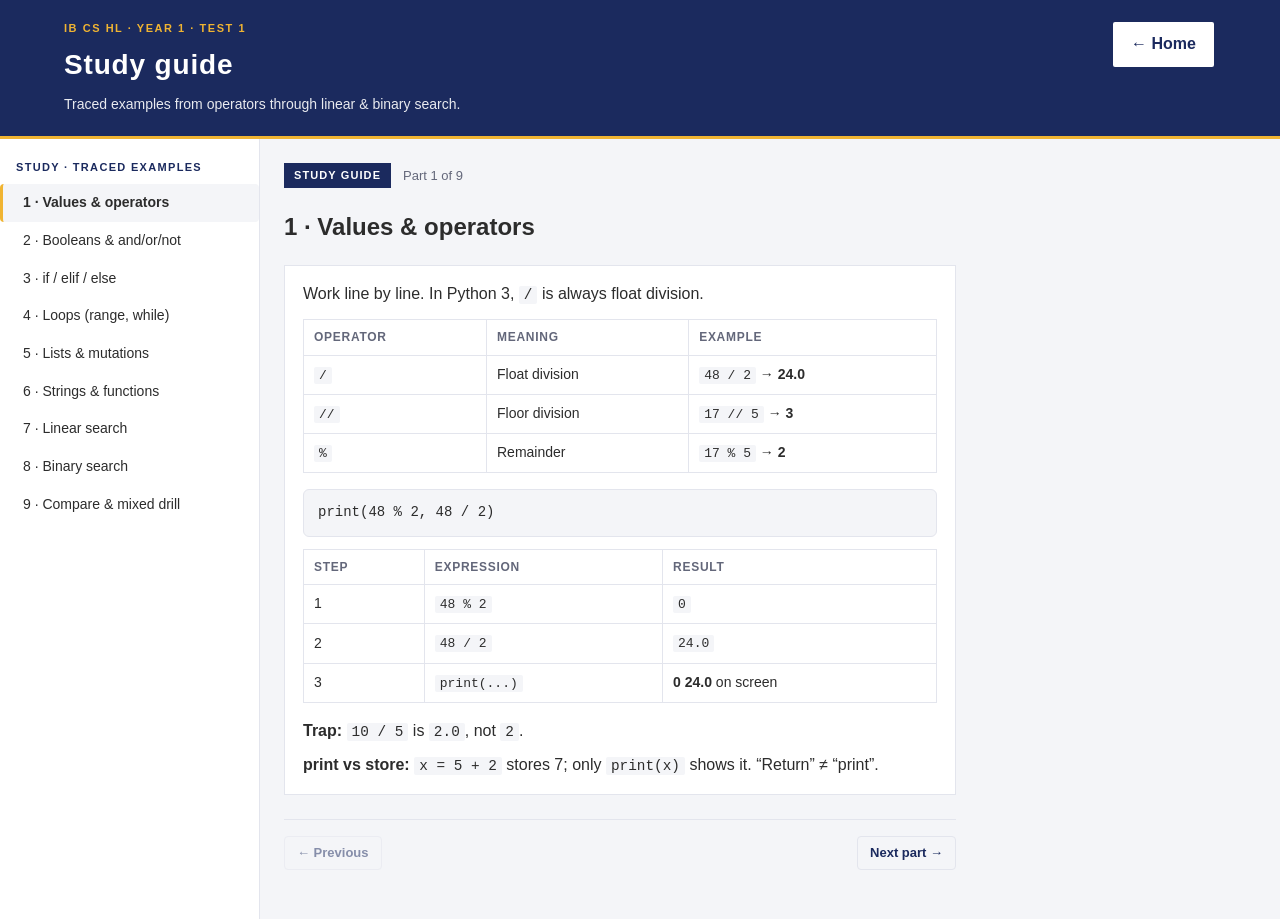
==== study.html @ 8fef7a70 "Move study guide to dedicated study.html with Home navigation. Main trainer links out to the separat" ====
<!DOCTYPE html>
<html lang="en">
<head>
  <meta charset="UTF-8" />
  <meta name="viewport" content="width=device-width, initial-scale=1" />
  <title>Study guide — IB Python Test 1</title>
  <link rel="stylesheet" href="style.css" />
</head>
<body class="study-page">
  <header>
    <div class="header-inner">
      <div>
        <p class="eyebrow">IB CS HL · Year 1 · Test 1</p>
        <h1>Study guide</h1>
        <p class="sub">Traced examples from operators through linear &amp; binary search.</p>
      </div>
      <a href="index.html" class="header-home secondary">← Home</a>
    </div>
  </header>

  <div class="layout layout-study-only">
    <aside class="sidebar">
      <nav id="studyNav" aria-label="Study guide parts"></nav>
    </aside>

    <main class="content">
      <article class="lesson-panel study-panel">
        <div id="studyGuideRoot"></div>
      </article>
    </main>
  </div>

  <script src="study-guide.js"></script>
  <script src="study-page.js"></script>
</body>
</html>
---- style.css ----
:root {
  --paper: #f4f5f8;
  --card: #ffffff;
  --ink: #2c2c2c;
  --muted: #63677a;
  --rule: #e3e5ed;
  --navy: #1b2a5e;
  --gold: #f0b432;
  --ok: #0d7a4a;
  --ok-bg: #e8f5ef;
  --bad: #c8102e;
  --bad-bg: #fdecef;
  --code-bg: #161b33;
  --mono: "SF Mono", Menlo, Consolas, "Courier New", monospace;
  --sans: -apple-system, BlinkMacSystemFont, "Segoe UI", "Helvetica Neue", Arial, sans-serif;
}

* { box-sizing: border-box; }

body {
  margin: 0;
  font-family: var(--sans);
  font-size: 16px;
  line-height: 1.55;
  color: var(--ink);
  background: var(--paper);
}

header {
  background: var(--navy);
  color: #fff;
  border-bottom: 3px solid var(--gold);
}

.header-inner {
  max-width: 1200px;
  margin: 0 auto;
  padding: 20px 24px;
  display: flex;
  justify-content: space-between;
  align-items: flex-start;
  gap: 16px;
  flex-wrap: wrap;
}

.eyebrow {
  margin: 0 0 6px;
  font-size: 11px;
  letter-spacing: 0.14em;
  text-transform: uppercase;
  color: var(--gold);
  font-weight: 700;
}

h1 {
  margin: 0 0 8px;
  font-size: clamp(22px, 4vw, 28px);
  letter-spacing: 0.03em;
}

.sub { margin: 0; opacity: 0.9; font-size: 14px; max-width: 52ch; }

.sub-link {
  color: #fff;
  font-weight: 600;
  text-decoration: underline;
  text-underline-offset: 3px;
}

.sub-link:hover { color: var(--gold); }

.header-home {
  display: inline-flex;
  align-items: center;
  padding: 10px 18px;
  text-decoration: none;
  border-radius: 4px;
  font-weight: 600;
  white-space: nowrap;
  background: var(--card);
  color: var(--navy);
  border: 2px solid var(--gold);
}

.header-home:hover { filter: brightness(1.05); }

.layout-study-only { grid-template-columns: 260px 1fr; }

.study-page .content { max-width: 780px; }

a.lesson-link-ext {
  display: block;
  width: 100%;
  text-align: left;
  text-decoration: none;
  color: inherit;
  font: inherit;
  cursor: pointer;
  border: none;
  background: transparent;
  padding: 8px 12px;
  border-radius: 4px;
}

a.lesson-link-ext:hover { background: rgba(27, 42, 94, 0.08); }

.loader-badge {
  font-size: 12px;
  padding: 8px 12px;
  border: 1px solid rgba(255,255,255,0.35);
  border-radius: 4px;
  white-space: nowrap;
}

.loader-badge.ready { border-color: var(--gold); color: var(--gold); }

.layout {
  max-width: 1320px;
  margin: 0 auto;
  display: grid;
  grid-template-columns: 260px minmax(0, 1fr) 300px;
  gap: 0;
  min-height: calc(100vh - 120px);
}

@media (max-width: 1100px) {
  .layout { grid-template-columns: 260px 1fr; }
  .coach-panel { grid-column: 1 / -1; border-top: 1px solid var(--rule); max-height: 360px; }
}

@media (max-width: 800px) {
  .layout { grid-template-columns: 1fr; }
  .sidebar { border-right: none; border-bottom: 1px solid var(--rule); max-height: 220px; overflow: auto; }
  .coach-panel { max-height: none; }
}

.sidebar {
  background: var(--card);
  border-right: 1px solid var(--rule);
  padding: 12px 0;
  overflow-y: auto;
}

.unit-block { margin-bottom: 8px; }

.unit-label {
  padding: 8px 16px;
  font-size: 11px;
  font-weight: 700;
  letter-spacing: 0.12em;
  text-transform: uppercase;
  color: var(--navy);
}

.unit-block:nth-child(n+8) .unit-label {
  color: var(--label);
  padding-top: 14px;
  border-top: 1px solid var(--rule);
  margin-top: 8px;
}

.lesson-link {
  display: block;
  width: 100%;
  text-align: left;
  border: none;
  background: transparent;
  padding: 8px 16px 8px 20px;
  font: inherit;
  font-size: 14px;
  cursor: pointer;
  color: var(--ink);
  border-left: 3px solid transparent;
}

.lesson-link:hover { background: var(--paper); }

.lesson-link.active {
  background: var(--paper);
  border-left-color: var(--gold);
  font-weight: 600;
}

.lesson-link.done::after {
  content: " ✓";
  color: var(--ok);
  font-weight: 700;
}

.content { padding: 24px; }

.hidden { display: none !important; }

.welcome {
  background: var(--card);
  border: 1px solid var(--rule);
  padding: 24px;
  max-width: 640px;
}

.welcome .note {
  font-size: 14px;
  color: var(--muted);
  border-left: 3px solid var(--gold);
  padding-left: 12px;
}

.lesson-panel { max-width: 820px; }

.lesson-meta {
  display: flex;
  gap: 12px;
  align-items: center;
  margin-bottom: 8px;
  font-size: 13px;
  color: var(--muted);
}

.chip {
  background: var(--navy);
  color: #fff;
  font-size: 11px;
  font-weight: 700;
  letter-spacing: 0.1em;
  padding: 4px 10px;
  text-transform: uppercase;
}

#lessonTitle { margin: 0 0 16px; color: var(--navy); font-size: 22px; }

.instructions {
  background: var(--card);
  border: 1px solid var(--rule);
  padding: 16px 18px;
  margin-bottom: 16px;
}

.instructions p { margin: 0 0 10px; }
.instructions p:last-child { margin-bottom: 0; }
.instructions code {
  font-family: var(--mono);
  font-size: 0.9em;
  background: var(--paper);
  padding: 1px 5px;
  border-radius: 2px;
}

.editor-wrap {
  border: 1px solid var(--rule);
  background: var(--card);
}

.editor-bar {
  display: flex;
  justify-content: space-between;
  align-items: center;
  padding: 8px 12px;
  font-size: 12px;
  font-weight: 700;
  text-transform: uppercase;
  letter-spacing: 0.08em;
  color: var(--muted);
  border-bottom: 1px solid var(--rule);
}

#editor {
  width: 100%;
  min-height: 220px;
  border: none;
  resize: vertical;
  padding: 14px 16px;
  font-family: var(--mono);
  font-size: 14px;
  line-height: 1.5;
  background: var(--code-bg);
  color: #e9eaf2;
  tab-size: 4;
}

#editor:focus { outline: 2px solid var(--gold); outline-offset: -2px; }

.editor-hint {
  font-size: 12px;
  color: var(--muted);
  margin: 0 0 10px;
}

.actions {
  display: flex;
  gap: 10px;
  margin: 14px 0;
}

button {
  font: inherit;
  cursor: pointer;
  border-radius: 4px;
  padding: 10px 18px;
  border: none;
  font-weight: 600;
}

button:disabled { opacity: 0.5; cursor: not-allowed; }

.primary { background: var(--navy); color: #fff; }
.primary:hover:not(:disabled) { filter: brightness(1.08); }

.secondary { background: var(--card); color: var(--navy); border: 2px solid var(--navy); }
.ghost { background: transparent; color: var(--navy); border: 1px solid var(--rule); padding: 6px 12px; font-size: 13px; }

.output-panel {
  background: var(--card);
  border: 1px solid var(--rule);
  padding: 12px 16px;
  margin-bottom: 12px;
}

.output-panel h3 { margin: 0 0 8px; font-size: 13px; text-transform: uppercase; letter-spacing: 0.08em; color: var(--muted); }

#runOutput {
  margin: 0;
  font-family: var(--mono);
  font-size: 13px;
  white-space: pre-wrap;
  background: var(--paper);
  padding: 10px;
  min-height: 2em;
}

.feedback {
  border-radius: 4px;
  padding: 14px 16px;
  margin-bottom: 16px;
  font-size: 15px;
}

.feedback.pass { background: var(--ok-bg); border-left: 4px solid var(--ok); }
.feedback.fail { background: var(--bad-bg); border-left: 4px solid var(--bad); }

.feedback h3 { margin: 0 0 8px; font-size: 16px; }
.feedback pre {
  margin: 8px 0 0;
  font-family: var(--mono);
  font-size: 12px;
  white-space: pre-wrap;
  background: rgba(0,0,0,0.05);
  padding: 10px;
}

.feedback ul { margin: 8px 0 0; padding-left: 20px; }

.lesson-nav {
  display: flex;
  justify-content: space-between;
  margin-top: 24px;
  padding-top: 16px;
  border-top: 1px solid var(--rule);
}

.coach-panel {
  background: var(--card);
  border-left: 1px solid var(--rule);
  padding: 16px 14px;
  display: flex;
  flex-direction: column;
  min-height: 0;
  overflow: hidden;
}

.coach-header {
  display: flex;
  align-items: center;
  justify-content: space-between;
  gap: 8px;
  margin-bottom: 6px;
}

.coach-title {
  font-size: 15px;
  font-weight: 700;
  color: var(--navy);
}

.coach-tag {
  font-size: 10px;
  font-weight: 700;
  letter-spacing: 0.08em;
  text-transform: uppercase;
  color: var(--muted);
  border: 1px solid var(--rule);
  padding: 2px 6px;
  border-radius: 3px;
}

.coach-intro {
  margin: 0 0 10px;
  font-size: 12px;
  color: var(--muted);
  line-height: 1.45;
}

.coach-concepts {
  display: flex;
  flex-wrap: wrap;
  gap: 6px;
  margin-bottom: 10px;
}

.coach-chip {
  font-size: 11px;
  padding: 5px 8px;
  border-radius: 999px;
  border: 1px solid var(--rule);
  background: var(--paper);
  color: var(--navy);
  font-weight: 600;
  cursor: pointer;
}

.coach-chip:hover { border-color: var(--gold); }

.coach-messages {
  flex: 1;
  overflow-y: auto;
  min-height: 120px;
  max-height: 420px;
  padding: 4px 0;
  margin-bottom: 10px;
}

.coach-msg {
  font-size: 13px;
  line-height: 1.45;
  padding: 10px 11px;
  margin-bottom: 8px;
  border-radius: 6px;
  background: var(--paper);
  border: 1px solid var(--rule);
}

.coach-msg.coach strong { color: var(--navy); }

.coach-msg p { margin: 6px 0 0; }
.coach-msg ul { margin: 8px 0 0; padding-left: 18px; }
.coach-msg li { margin-bottom: 4px; }

.coach-actions {
  display: flex;
  flex-direction: column;
  gap: 8px;
  padding-top: 8px;
  border-top: 1px solid var(--rule);
}

.coach-btn { width: 100%; font-size: 13px; padding: 8px 12px; }

.mcq-panel,
.trace-panel,
.study-panel { max-width: 720px; }

.study-body { margin-bottom: 8px; }

.study-table {
  width: 100%;
  border-collapse: collapse;
  margin: 12px 0 16px;
  font-size: 14px;
}

.study-table th,
.study-table td {
  border: 1px solid var(--rule);
  padding: 8px 10px;
  text-align: left;
}

.study-table th {
  background: var(--card);
  font-size: 12px;
  text-transform: uppercase;
  letter-spacing: 0.06em;
  color: var(--muted);
}

.study-table code {
  font-family: var(--mono);
  font-size: 13px;
}

.study-drill {
  margin: 10px 0 0;
  padding-left: 22px;
  line-height: 1.6;
}

.study-body h3 {
  margin: 20px 0 8px;
  font-size: 16px;
  color: var(--navy);
}

.trace-cfu-section {
  margin-top: 28px;
  padding-top: 20px;
  border-top: 2px solid var(--rule);
}

.trace-cfu-section h3 {
  margin: 0 0 6px;
  font-size: 17px;
  color: var(--navy);
}

.trace-body { margin-bottom: 8px; }

.trace-cfu-block {
  margin-bottom: 22px;
  padding-bottom: 18px;
  border-bottom: 1px solid var(--rule);
}

.trace-cfu-block:last-of-type { border-bottom: none; }

.trace-cfu-q {
  margin: 0 0 10px;
  font-size: 15px;
  line-height: 1.5;
}

.trace-cfu-q .mcq-code {
  font-size: 13px;
  margin-top: 8px;
}

.trace-cfu-q .mcq-prompt {
  font-size: 15px;
  font-weight: 600;
}

.trace-score {
  font-weight: 700;
  color: var(--navy);
  margin: 0 0 12px;
}

.mcq-choice.correct {
  border-color: var(--ok);
  background: var(--ok-bg);
}

.mcq-choice.wrong {
  border-color: var(--bad);
  background: var(--bad-bg);
}

.cfu-ok { color: var(--ok); }
.cfu-wrong { color: var(--muted); }

.trace-cfu-actions { margin-top: 8px; }

.mcq-lead { color: var(--muted); font-size: 15px; margin: 0 0 16px; }

.mcq-options { margin-bottom: 16px; }

.mcq-field {
  display: flex;
  flex-direction: column;
  gap: 6px;
  font-size: 13px;
  font-weight: 600;
  color: var(--navy);
}

.mcq-field input[type="number"] {
  font: inherit;
  padding: 8px 10px;
  border: 1px solid var(--rule);
  border-radius: 4px;
  max-width: 120px;
}

.mcq-hint { font-size: 13px; color: var(--muted); margin: 10px 0 0; }

.mcq-units {
  border: 1px solid var(--rule);
  padding: 12px 14px 10px;
  margin: 0 0 18px;
  background: var(--card);
}

.mcq-units legend {
  font-size: 11px;
  font-weight: 700;
  letter-spacing: 0.1em;
  text-transform: uppercase;
  color: var(--muted);
  padding: 0 6px;
}

.mcq-check {
  display: inline-flex;
  align-items: center;
  gap: 6px;
  margin: 4px 14px 4px 0;
  font-size: 14px;
  cursor: pointer;
}

.mcq-q {
  font-size: 20px;
  line-height: 1.35;
  margin: 0 0 12px;
  color: var(--navy);
}

.mcq-prompt {
  margin: 0 0 10px;
  font-size: 20px;
  line-height: 1.4;
  font-weight: 600;
}

.mcq-q .mcq-prompt:last-child {
  margin-bottom: 0;
}

.mcq-code {
  display: block;
  font-family: var(--mono);
  font-size: 14px;
  font-weight: 400;
  line-height: 1.55;
  white-space: pre;
  tab-size: 4;
  background: var(--paper);
  border: 1px solid var(--rule);
  border-radius: 6px;
  padding: 12px 14px;
  margin: 0 0 10px;
  overflow-x: auto;
  color: var(--ink);
}

.mcq-review-q {
  margin: 8px 0 6px;
}

.mcq-review-q .mcq-prompt {
  font-size: 15px;
  font-weight: 600;
}

.mcq-review-q .mcq-code {
  font-size: 13px;
  margin-bottom: 6px;
}

.mcq-choice-code {
  display: block;
  width: 100%;
}

.mcq-choice-code .mcq-code {
  margin: 0;
  font-size: 13px;
  padding: 8px 10px;
  border: none;
  background: rgba(0, 0, 0, 0.04);
}

.mcq-choice .mcq-prompt {
  font-size: 15px;
  font-weight: 600;
  margin: 0;
}

.mcq-unit-tag { font-size: 12px; color: var(--muted); margin: 0 0 16px; }

.mcq-choices {
  display: flex;
  flex-direction: column;
  gap: 8px;
  margin-bottom: 20px;
}

.mcq-choice {
  text-align: left;
  font: inherit;
  font-size: 15px;
  padding: 12px 14px;
  border: 2px solid var(--rule);
  border-radius: 6px;
  background: var(--card);
  cursor: pointer;
  color: var(--ink);
}

.mcq-choice:hover { border-color: var(--navy); }

.mcq-choice.selected {
  border-color: var(--gold);
  background: var(--paper);
  font-weight: 600;
}

.mcq-nav { flex-wrap: wrap; }

.mcq-review { margin-top: 16px; }

.mcq-review-item {
  border: 1px solid var(--rule);
  border-left: 4px solid var(--bad);
  padding: 12px 14px;
  margin-bottom: 10px;
  background: var(--card);
  font-size: 14px;
}

.mcq-wrong { color: var(--bad); }
.mcq-right { color: var(--ok); font-weight: 600; }
.mcq-explain { margin: 8px 0 0; color: var(--muted); font-size: 13px; }
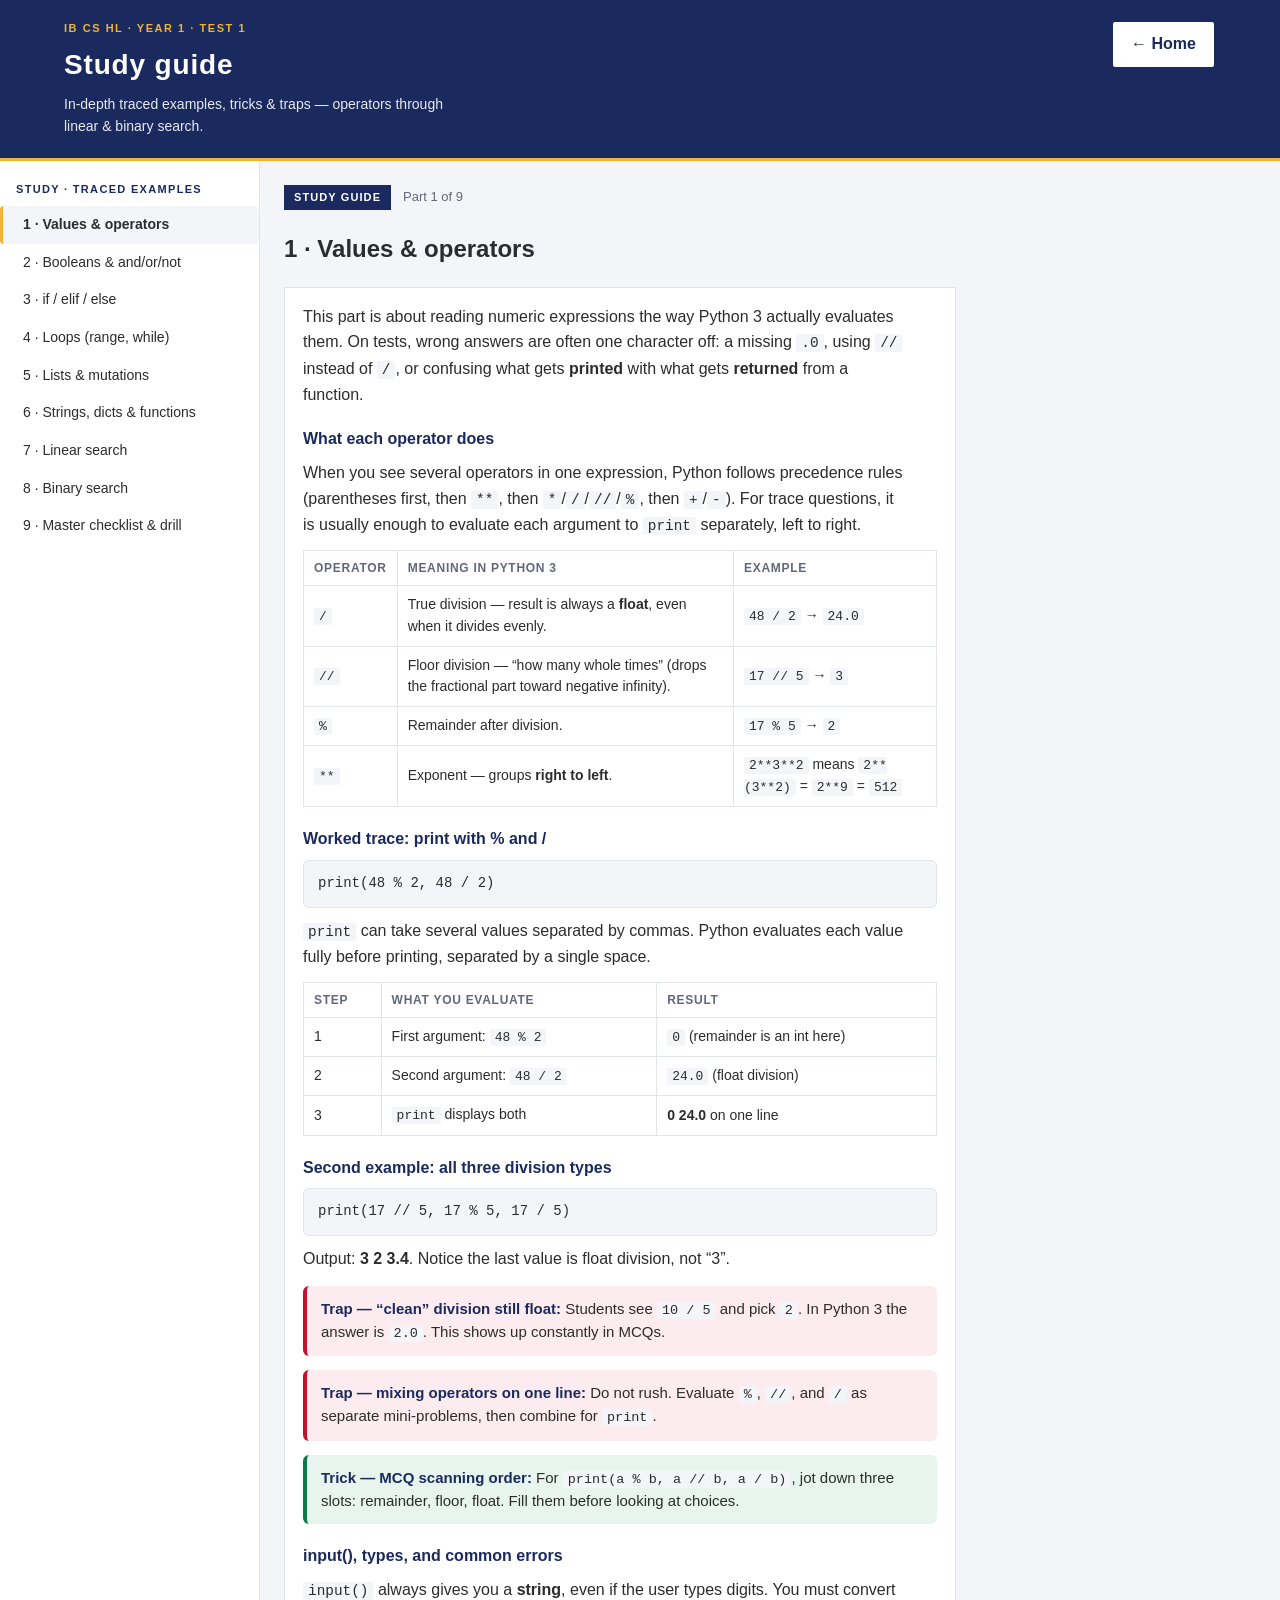
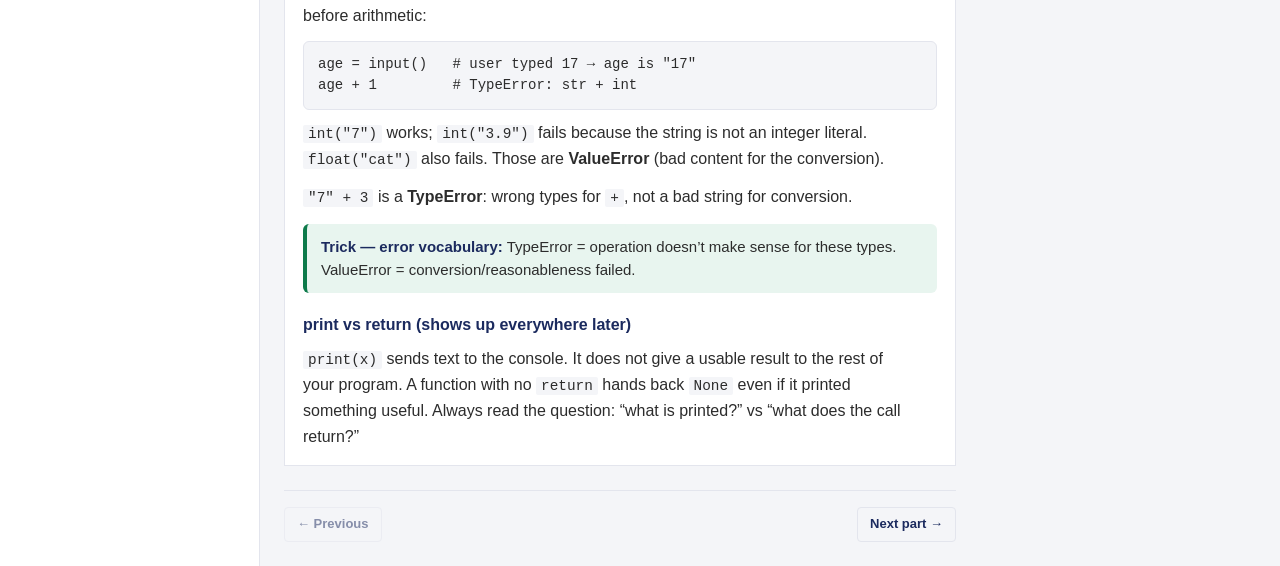
==== commit afb44959: "Expand study guide with longer explanations in study-content.js. Split content from UI shell; add pr" ====
--- a/study.html
+++ b/study.html
@@ -12,7 +12,7 @@
       <div>
         <p class="eyebrow">IB CS HL · Year 1 · Test 1</p>
         <h1>Study guide</h1>
-        <p class="sub">Traced examples from operators through linear &amp; binary search.</p>
+        <p class="sub">In-depth traced examples, tricks &amp; traps — operators through linear &amp; binary search.</p>
       </div>
       <a href="index.html" class="header-home secondary">← Home</a>
     </div>
@@ -30,6 +30,7 @@
     </main>
   </div>
 
+  <script src="study-content.js"></script>
   <script src="study-guide.js"></script>
   <script src="study-page.js"></script>
 </body>
--- a/style.css
+++ b/style.css
@@ -460,6 +460,12 @@
 
 .study-body { margin-bottom: 8px; }
 
+.study-body p {
+  margin: 0 0 12px;
+  line-height: 1.6;
+  max-width: 68ch;
+}
+
 .study-table {
   width: 100%;
   border-collapse: collapse;
@@ -498,6 +504,37 @@
   font-size: 16px;
   color: var(--navy);
 }
+
+.study-trap,
+.study-trick {
+  border-radius: 6px;
+  padding: 12px 14px;
+  margin: 14px 0;
+  font-size: 15px;
+  line-height: 1.5;
+}
+
+.study-trap {
+  background: var(--bad-bg);
+  border-left: 4px solid var(--bad);
+}
+
+.study-trick {
+  background: var(--ok-bg);
+  border-left: 4px solid var(--ok);
+}
+
+.study-trap strong,
+.study-trick strong {
+  color: var(--navy);
+}
+
+.study-body ul {
+  margin: 8px 0 12px;
+  padding-left: 22px;
+}
+
+.study-body li { margin-bottom: 6px; }
 
 .trace-cfu-section {
   margin-top: 28px;
